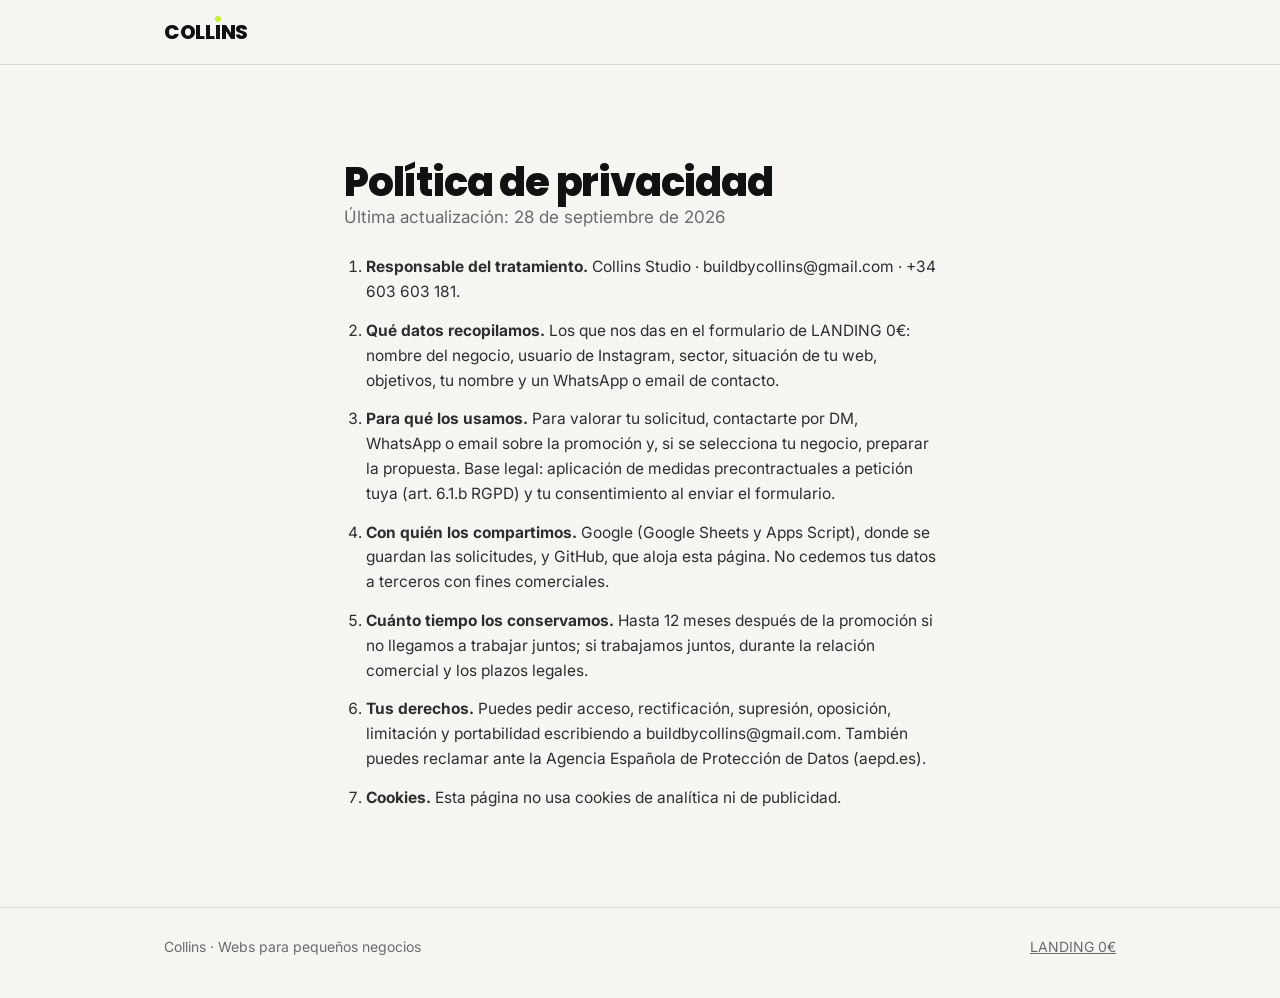
==== privacidad.html @ 4f0dbc9f "Publicar LANDING 0€: página, formulario, privacidad y script de Google Sheets Co-Authored-By: Claude" ====
<!DOCTYPE html>
<html lang="es">
<head>
<meta charset="UTF-8">
<meta name="viewport" content="width=device-width, initial-scale=1.0">
<title>Política de privacidad · Collins</title>
<meta name="robots" content="noindex">
<link rel="preconnect" href="https://fonts.googleapis.com">
<link rel="preconnect" href="https://fonts.gstatic.com" crossorigin>
<link href="https://fonts.googleapis.com/css2?family=Inter:wght@400;500;600;700&family=Poppins:wght@700;800&display=swap" rel="stylesheet">
<link rel="icon" href="favicon.svg" type="image/svg+xml">
<link rel="stylesheet" href="variables.css">
<link rel="stylesheet" href="landing0.css">
</head>
<body>

<header class="top">
  <div class="wrap top-inner">
    <a class="logo" href="index.html" aria-label="Collins">COLL<span class="i">I<span class="dot"></span></span>NS</a>
  </div>
</header>

<main class="terms">
  <div class="wrap narrow">
    <h2>Política de privacidad</h2>
    <p class="muted">Última actualización: 28 de septiembre de 2026</p>
    <ol>
      <li><b>Responsable del tratamiento.</b> Collins Studio · buildbycollins@gmail.com · +34 603 603 181.</li>
      <li><b>Qué datos recopilamos.</b> Los que nos das en el formulario de LANDING 0€: nombre del negocio, usuario de Instagram, sector, situación de tu web, objetivos, tu nombre y un WhatsApp o email de contacto.</li>
      <li><b>Para qué los usamos.</b> Para valorar tu solicitud, contactarte por DM, WhatsApp o email sobre la promoción y, si se selecciona tu negocio, preparar la propuesta. Base legal: aplicación de medidas precontractuales a petición tuya (art. 6.1.b RGPD) y tu consentimiento al enviar el formulario.</li>
      <li><b>Con quién los compartimos.</b> Google (Google Sheets y Apps Script), donde se guardan las solicitudes, y GitHub, que aloja esta página. No cedemos tus datos a terceros con fines comerciales.</li>
      <li><b>Cuánto tiempo los conservamos.</b> Hasta 12 meses después de la promoción si no llegamos a trabajar juntos; si trabajamos juntos, durante la relación comercial y los plazos legales.</li>
      <li><b>Tus derechos.</b> Puedes pedir acceso, rectificación, supresión, oposición, limitación y portabilidad escribiendo a buildbycollins@gmail.com. También puedes reclamar ante la Agencia Española de Protección de Datos (aepd.es).</li>
      <li><b>Cookies.</b> Esta página no usa cookies de analítica ni de publicidad.</li>
    </ol>
  </div>
</main>

<footer class="foot">
  <div class="wrap foot-inner">
    <span>Collins · Webs para pequeños negocios</span>
    <span><a href="index.html">LANDING 0€</a></span>
  </div>
</footer>

</body>
</html>
---- variables.css ----
:root {
  /* Color — identidad Collins */
  --color-bg: #F7F5F1;
  --color-bg-alt: #F2F2F2;
  --color-ink: #111111;
  --color-charcoal: #2E2E2E;
  --color-border: #8A8A8A;
  --color-border-soft: rgba(138, 138, 138, 0.28);
  --color-accent: #C6F135;
  --color-white: #FFFFFF;

  /* Tipografía */
  --font-heading: 'Poppins', 'Inter', sans-serif;
  --font-body: 'Inter', 'Poppins', sans-serif;

  --fs-h1: clamp(2.25rem, 4.2vw + 1rem, 3.5rem);
  --fs-h2: clamp(1.75rem, 2.4vw + 1rem, 2.5rem);
  --fs-h3: clamp(1.15rem, 0.8vw + 1rem, 1.375rem);
  --fs-body-lg: clamp(1.05rem, 0.4vw + 0.95rem, 1.2rem);
  --fs-body: 1rem;
  --fs-small: 0.875rem;

  --lh-heading: 1.08;
  --lh-body: 1.6;

  --tracking-tight: -0.02em;
  --tracking-tighter: -0.03em;

  /* Espaciado */
  --space-section: clamp(80px, 10vw, 160px);
  --space-group-tight: 10px;
  --space-lg: 32px;
  --space-md: 20px;
  --space-sm: 12px;

  /* Layout */
  --content-max: 1280px;
  --content-padding: clamp(20px, 5vw, 64px);

  /* Forma */
  --radius-card: 10px;
  --radius-button: 8px;
  --radius-chip: 100px;

  /* Movimiento */
  --ease-standard: cubic-bezier(0.22, 1, 0.36, 1);
  --duration-fast: 180ms;
  --duration-base: 320ms;
  --duration-slow: 600ms;

  /* Sombra */
  --shadow-nav: 0 8px 24px rgba(17, 17, 17, 0.08);
  --shadow-card: 0 1px 2px rgba(17, 17, 17, 0.06);
}
---- landing0.css ----
/* LANDING 0€ — usa los tokens de variables.css */
* { margin: 0; padding: 0; box-sizing: border-box; }
[hidden] { display: none !important; }
.hp { position: absolute; left: -9999px; width: 1px; height: 1px; opacity: 0; }
html { scroll-behavior: smooth; }
body { background: var(--color-bg); color: var(--color-ink); font-family: var(--font-body); font-size: 17px; line-height: var(--lh-body); -webkit-font-smoothing: antialiased; }
a { color: inherit; }
.wrap { max-width: 1080px; margin: 0 auto; padding: 0 var(--content-padding); }
.narrow { max-width: 720px; }
.muted { color: #6b6b6b; }
h1, h2, h3 { font-family: var(--font-heading); font-weight: 800; letter-spacing: var(--tracking-tighter); line-height: var(--lh-heading); }
h2 { font-size: var(--fs-h2); }

/* Cabecera */
.top { position: sticky; top: 0; z-index: 10; background: rgba(247, 245, 241, 0.92); backdrop-filter: blur(8px); border-bottom: 1px solid var(--color-border-soft); }
.top-inner { display: flex; justify-content: space-between; align-items: center; height: 64px; }
.logo { font-family: var(--font-heading); font-weight: 800; font-size: 20px; text-decoration: none; letter-spacing: -0.3px; }
.logo .i { position: relative; display: inline-block; }
.logo .dot { position: absolute; left: 50%; top: 0; width: 6px; height: 6px; margin-left: -3px; border-radius: 50%; background: var(--color-accent); }
.seats { display: inline-flex; align-items: center; gap: 8px; padding: 6px 14px; border: 1px solid var(--color-border-soft); border-radius: var(--radius-chip); font-size: 14px; font-weight: 600; }
.seats i { width: 8px; height: 8px; border-radius: 50%; background: var(--color-accent); box-shadow: 0 0 0 1px var(--color-ink); }

/* Hero */
.hero { padding: clamp(56px, 9vw, 120px) 0 clamp(40px, 6vw, 72px); }
.kicker { font-size: 13px; font-weight: 700; letter-spacing: 0.14em; text-transform: uppercase; color: var(--color-border); }
.hero h1 { margin-top: 16px; white-space: nowrap; font-size: clamp(2.5rem, 12vw, 8.5rem); line-height: 0.95; letter-spacing: -0.04em; }
.zero { display: inline-block; background: var(--color-accent); padding: 0 0.12em; margin-right: 0.04em; }
.lead { margin-top: 28px; max-width: 560px; font-size: var(--fs-body-lg); color: var(--color-charcoal); }
.hero-actions { margin-top: 32px; display: flex; flex-wrap: wrap; align-items: center; gap: 20px; }

.btn { display: inline-flex; justify-content: center; align-items: center; height: 52px; padding: 0 28px; border: 0; border-radius: var(--radius-button); background: var(--color-ink); color: var(--color-bg); font: 600 16px var(--font-body); text-decoration: none; cursor: pointer; transition: transform var(--duration-fast) var(--ease-standard); }
.btn::after { content: ""; width: 8px; height: 8px; margin-left: 12px; border-radius: 50%; background: var(--color-accent); }
.btn:hover { transform: translateY(-1px); }
.btn:focus-visible, .link:focus-visible { outline: 2px solid var(--color-ink); outline-offset: 3px; }
.btn-block { width: 100%; margin-top: 8px; }
.link { font-weight: 600; font-size: 15px; }

/* Oferta */
.offer { padding-bottom: clamp(56px, 8vw, 96px); }
.offer-grid { display: grid; grid-template-columns: 1fr 1fr; gap: 20px; }
.card { background: var(--color-white); border: 1px solid var(--color-border-soft); border-radius: var(--radius-card); padding: 28px; }
.card-k { font-size: 13px; font-weight: 700; letter-spacing: 0.14em; text-transform: uppercase; color: var(--color-border); }
.checks { list-style: none; margin-top: 16px; }
.checks li { display: flex; align-items: center; gap: 12px; padding: 10px 0; border-top: 1px solid var(--color-border-soft); font-weight: 500; }
.checks li::before { content: ""; flex: none; width: 18px; height: 18px; border-radius: 50%; background: var(--color-accent) url("data:image/svg+xml,%3Csvg xmlns='http://www.w3.org/2000/svg' viewBox='0 0 24 24'%3E%3Cpath d='M6 12.5l4 4 8-9' stroke='%23111' stroke-width='3' fill='none' stroke-linecap='round' stroke-linejoin='round'/%3E%3C/svg%3E") center / 12px no-repeat; }
.price { display: flex; flex-direction: column; justify-content: center; gap: 18px; }
.price-row { display: flex; align-items: baseline; flex-wrap: wrap; gap: 12px; }
.price .n { font-family: var(--font-heading); font-weight: 800; font-size: clamp(2.5rem, 5vw, 3.5rem); letter-spacing: -0.03em; line-height: 1; }
.price .n-lime { background: var(--color-accent); padding: 4px 10px 0; }
.price .l { font-weight: 600; color: var(--color-charcoal); }

/* Formulario */
.apply { padding: clamp(56px, 8vw, 96px) 0; background: var(--color-white); border-top: 1px solid var(--color-border-soft); border-bottom: 1px solid var(--color-border-soft); }
.apply h2 + .muted { margin-top: 10px; }
.form { margin-top: 36px; display: grid; gap: 28px; }
.field { border: 0; display: grid; gap: 10px; }
.field.two { grid-template-columns: 1fr 1fr; gap: 16px; }
.field.two > div { display: grid; gap: 10px; }
label, legend { font-weight: 600; font-size: 16px; }
legend { margin-bottom: 10px; }
legend small { font-weight: 500; color: var(--color-border); margin-left: 6px; }
input[type="text"] { width: 100%; height: 50px; padding: 0 14px; border: 1px solid #cfcac2; border-radius: var(--radius-button); background: var(--color-bg); font: 16px var(--font-body); color: var(--color-ink); }
input[type="text"]:focus { outline: none; border-color: var(--color-ink); box-shadow: 0 0 0 3px rgba(198, 241, 53, 0.55); }
.prefix { display: flex; align-items: center; border: 1px solid #cfcac2; border-radius: var(--radius-button); background: var(--color-bg); }
.prefix span { padding-left: 14px; color: var(--color-border); font-weight: 600; }
.prefix input[type="text"] { border: 0; background: transparent; padding-left: 4px; }
.prefix:focus-within { border-color: var(--color-ink); box-shadow: 0 0 0 3px rgba(198, 241, 53, 0.55); }
.chips { display: flex; flex-wrap: wrap; gap: 8px; }
.chips label { position: relative; cursor: pointer; font-weight: 500; }
.chips input { position: absolute; opacity: 0; pointer-events: none; }
.chips span { display: inline-block; padding: 10px 16px; border: 1px solid #cfcac2; border-radius: var(--radius-chip); background: var(--color-bg); transition: background var(--duration-fast), border-color var(--duration-fast); }
.chips input:checked + span { background: var(--color-ink); border-color: var(--color-ink); color: var(--color-bg); }
.chips input:focus-visible + span { outline: 2px solid var(--color-ink); outline-offset: 2px; }
.note { font-size: 15px; color: var(--color-charcoal); background: var(--color-bg-alt); border-radius: var(--radius-button); padding: 12px 14px; }
.consent { display: flex; gap: 12px; align-items: flex-start; font-weight: 500; font-size: 15px; }
.consent input { margin-top: 4px; width: 18px; height: 18px; accent-color: var(--color-ink); }
.invalid input[type="text"], .invalid .prefix, .invalid .chips span { border-color: #b3261e; }
.error { color: #b3261e; font-weight: 600; font-size: 15px; }
.done { margin-top: 36px; padding: 28px; border-radius: var(--radius-card); background: var(--color-ink); color: var(--color-bg); }
.done h3 { font-size: 32px; }
.done h3::after { content: ""; display: inline-block; width: 12px; height: 12px; margin-left: 10px; border-radius: 50%; background: var(--color-accent); }
.done p { margin-top: 8px; }

/* Condiciones */
.terms { padding: clamp(56px, 8vw, 96px) 0; }
.terms ol { margin-top: 24px; padding-left: 22px; display: grid; gap: 14px; color: var(--color-charcoal); font-size: 15.5px; }

.foot { padding: 28px 0 40px; border-top: 1px solid var(--color-border-soft); font-size: 14px; color: #6b6b6b; }
.foot-inner { display: flex; flex-wrap: wrap; justify-content: space-between; gap: 12px; }

@media (max-width: 720px) {
  .offer-grid, .field.two { grid-template-columns: 1fr; }
}
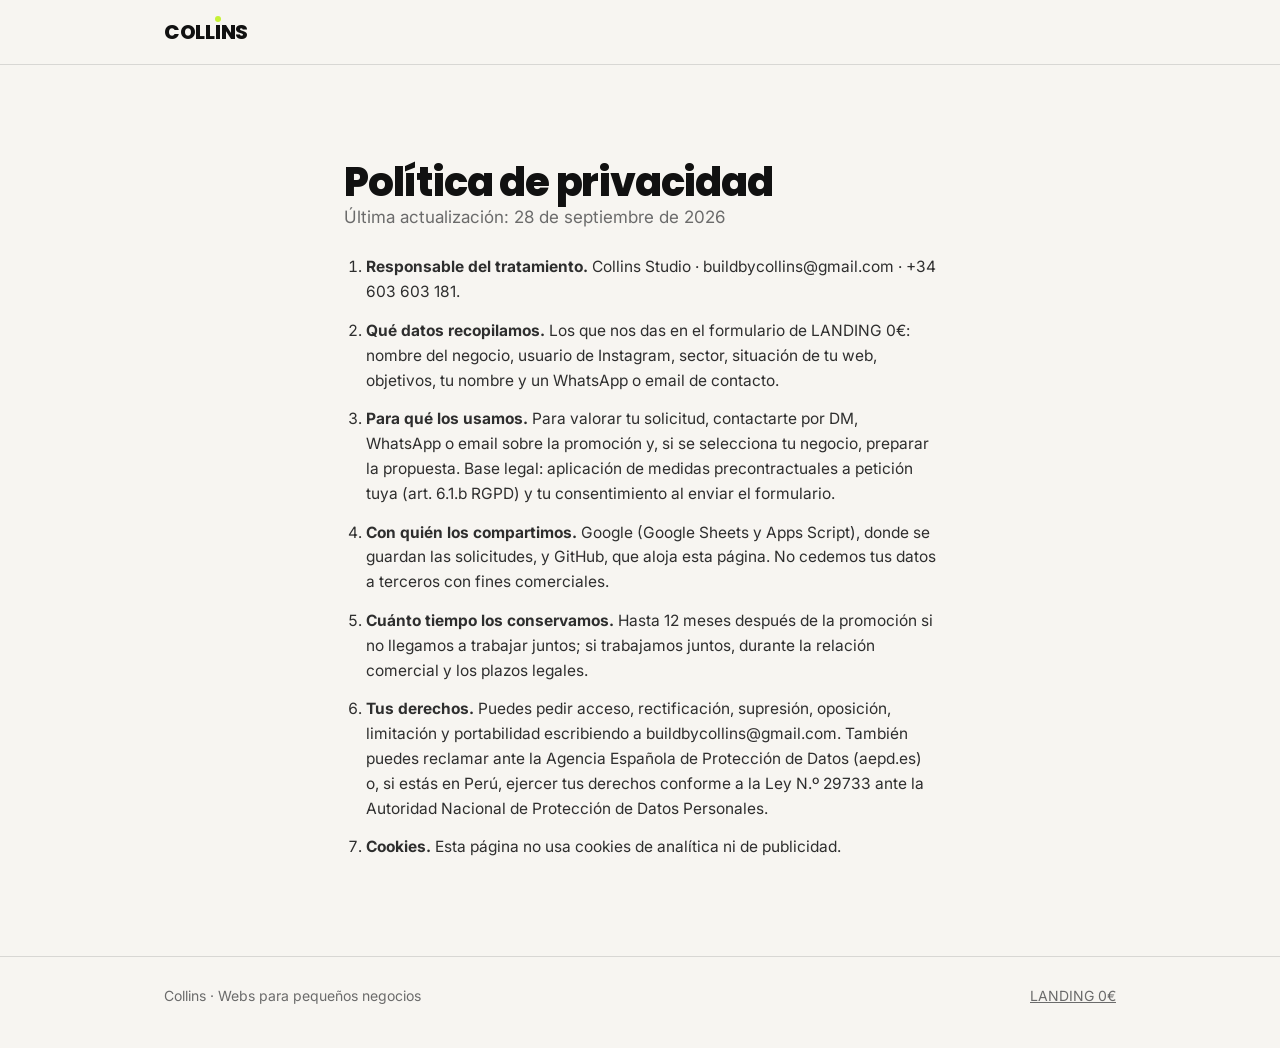
==== commit aabe539a: "Abrir la promoción a Perú: hora de Lima y ley peruana de datos Co-Authored-By: Claude Opus 5.5 <nore" ====
--- a/privacidad.html
+++ b/privacidad.html
@@ -30,7 +30,7 @@
       <li><b>Para qué los usamos.</b> Para valorar tu solicitud, contactarte por DM, WhatsApp o email sobre la promoción y, si se selecciona tu negocio, preparar la propuesta. Base legal: aplicación de medidas precontractuales a petición tuya (art. 6.1.b RGPD) y tu consentimiento al enviar el formulario.</li>
       <li><b>Con quién los compartimos.</b> Google (Google Sheets y Apps Script), donde se guardan las solicitudes, y GitHub, que aloja esta página. No cedemos tus datos a terceros con fines comerciales.</li>
       <li><b>Cuánto tiempo los conservamos.</b> Hasta 12 meses después de la promoción si no llegamos a trabajar juntos; si trabajamos juntos, durante la relación comercial y los plazos legales.</li>
-      <li><b>Tus derechos.</b> Puedes pedir acceso, rectificación, supresión, oposición, limitación y portabilidad escribiendo a buildbycollins@gmail.com. También puedes reclamar ante la Agencia Española de Protección de Datos (aepd.es).</li>
+      <li><b>Tus derechos.</b> Puedes pedir acceso, rectificación, supresión, oposición, limitación y portabilidad escribiendo a buildbycollins@gmail.com. También puedes reclamar ante la Agencia Española de Protección de Datos (aepd.es) o, si estás en Perú, ejercer tus derechos conforme a la Ley N.º 29733 ante la Autoridad Nacional de Protección de Datos Personales.</li>
       <li><b>Cookies.</b> Esta página no usa cookies de analítica ni de publicidad.</li>
     </ol>
   </div>
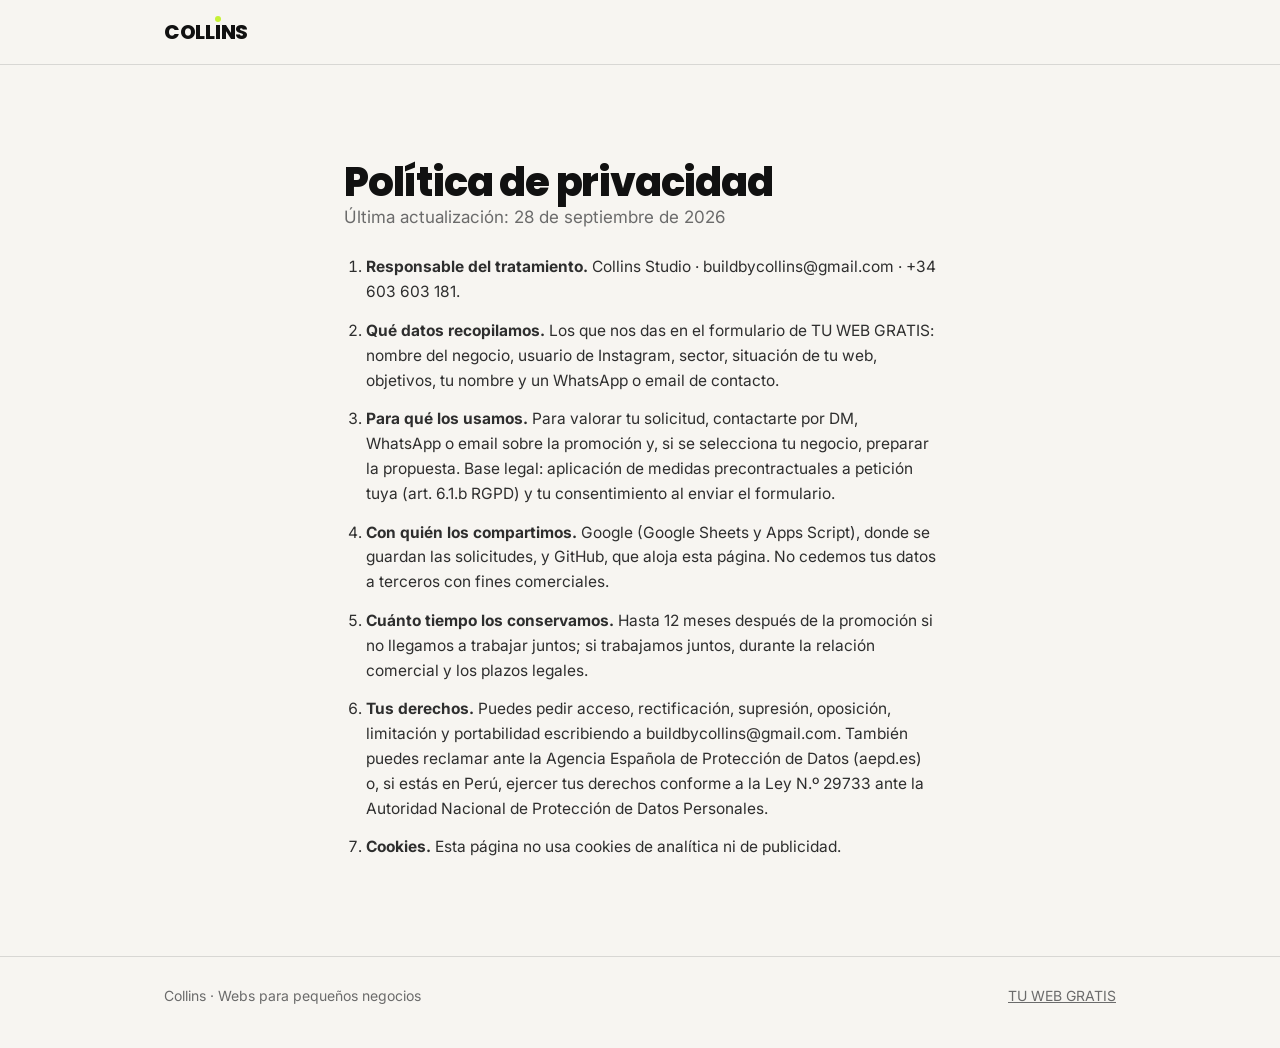
==== commit aea4d4c2: "Renombrar la campaña a TU WEB GRATIS Co-Authored-By: Claude Opus 5.5 <noreply@anthropic.com>" ====
--- a/privacidad.html
+++ b/privacidad.html
@@ -26,7 +26,7 @@
     <p class="muted">Última actualización: 28 de septiembre de 2026</p>
     <ol>
       <li><b>Responsable del tratamiento.</b> Collins Studio · buildbycollins@gmail.com · +34 603 603 181.</li>
-      <li><b>Qué datos recopilamos.</b> Los que nos das en el formulario de LANDING 0€: nombre del negocio, usuario de Instagram, sector, situación de tu web, objetivos, tu nombre y un WhatsApp o email de contacto.</li>
+      <li><b>Qué datos recopilamos.</b> Los que nos das en el formulario de TU WEB GRATIS: nombre del negocio, usuario de Instagram, sector, situación de tu web, objetivos, tu nombre y un WhatsApp o email de contacto.</li>
       <li><b>Para qué los usamos.</b> Para valorar tu solicitud, contactarte por DM, WhatsApp o email sobre la promoción y, si se selecciona tu negocio, preparar la propuesta. Base legal: aplicación de medidas precontractuales a petición tuya (art. 6.1.b RGPD) y tu consentimiento al enviar el formulario.</li>
       <li><b>Con quién los compartimos.</b> Google (Google Sheets y Apps Script), donde se guardan las solicitudes, y GitHub, que aloja esta página. No cedemos tus datos a terceros con fines comerciales.</li>
       <li><b>Cuánto tiempo los conservamos.</b> Hasta 12 meses después de la promoción si no llegamos a trabajar juntos; si trabajamos juntos, durante la relación comercial y los plazos legales.</li>
@@ -39,7 +39,7 @@
 <footer class="foot">
   <div class="wrap foot-inner">
     <span>Collins · Webs para pequeños negocios</span>
-    <span><a href="index.html">LANDING 0€</a></span>
+    <span><a href="index.html">TU WEB GRATIS</a></span>
   </div>
 </footer>
 
